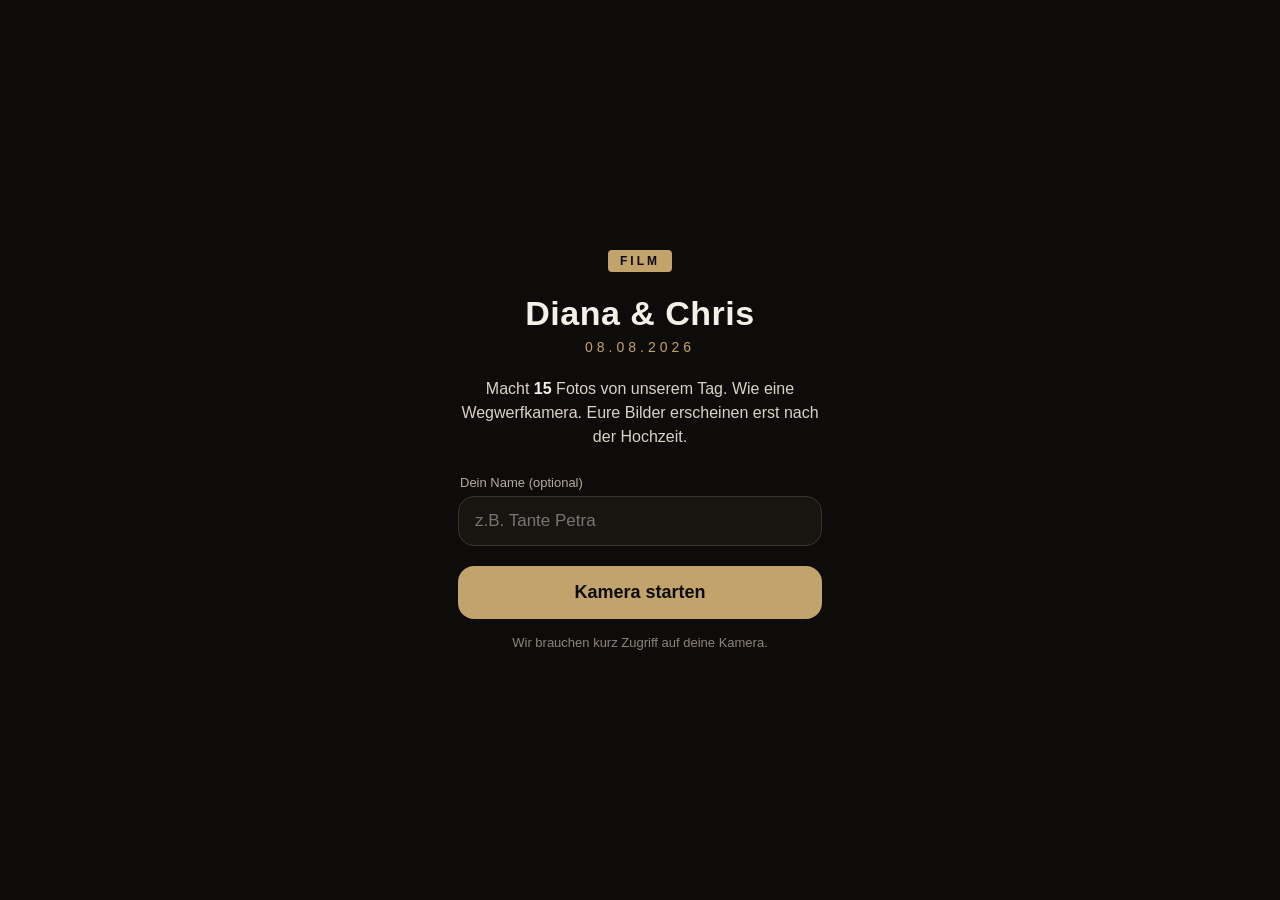
==== index.html @ f09dbfad "Hochzeits-Kamera fuer kamera.dianauchris.com Statischer Once-Klon (HTML/JS/CSS). Upload zu Supabase " ====
<!DOCTYPE html>
<html lang="de">
<head>
  <meta charset="UTF-8" />
  <meta name="viewport" content="width=device-width, initial-scale=1.0, maximum-scale=1.0, user-scalable=no, viewport-fit=cover" />
  <meta name="theme-color" content="#0e0c0a" />
  <meta name="apple-mobile-web-app-capable" content="yes" />
  <meta name="apple-mobile-web-app-status-bar-style" content="black-translucent" />
  <title>Diana & Chris, Hochzeitskamera</title>
  <link rel="stylesheet" href="styles.css" />
</head>
<body>

  <!-- ===== Startscreen ===== -->
  <section id="screen-welcome" class="screen visible">
    <div class="welcome-inner">
      <div class="film-badge">FILM</div>
      <h1 id="couple-title">Diana &amp; Chris</h1>
      <p id="date-sub">08.08.2026</p>
      <p class="lede">
        Macht <strong id="max-lede">15</strong> Fotos von unserem Tag.
        Wie eine Wegwerfkamera. Eure Bilder erscheinen erst nach der Hochzeit.
      </p>
      <label class="name-label" for="guest-name">Dein Name (optional)</label>
      <input id="guest-name" type="text" inputmode="text" autocomplete="name"
             placeholder="z.B. Tante Petra" maxlength="40" />
      <button id="btn-start" class="btn-primary">Kamera starten</button>
      <p id="welcome-error" class="hint error hidden"></p>
      <p class="hint">Wir brauchen kurz Zugriff auf deine Kamera.</p>
    </div>
  </section>

  <!-- ===== Kamera ===== -->
  <section id="screen-camera" class="screen">
    <div class="cam-topbar">
      <span id="cam-couple" class="cam-couple">Diana &amp; Chris</span>
      <span id="cam-counter" class="cam-counter">0 / 15</span>
    </div>

    <video id="video" autoplay playsinline muted></video>
    <div id="flash" class="flash"></div>

    <div class="cam-controls">
      <button id="btn-flip" class="btn-round small" aria-label="Kamera wechseln">⟲</button>
      <button id="btn-shutter" class="btn-shutter" aria-label="Foto aufnehmen"></button>
      <div class="thumb-slot"><img id="last-thumb" alt="" /></div>
    </div>

    <div id="upload-status" class="upload-status"></div>
  </section>

  <!-- ===== Film voll ===== -->
  <section id="screen-done" class="screen">
    <div class="welcome-inner">
      <div class="film-badge">FILM VOLL</div>
      <h1>Danke!</h1>
      <p class="lede">
        Du hast alle <span id="done-max">15</span> Aufnahmen gemacht.
        Eure Bilder erscheinen nach der Hochzeit.
      </p>
      <p class="hint" id="done-uploaded"></p>
    </div>
  </section>

  <canvas id="canvas" hidden></canvas>

  <!-- Fallback fuer Geraete ohne Kamera-Stream -->
  <input id="file-fallback" type="file" accept="image/*" capture="environment" hidden />

  <script src="config.js"></script>
  <script src="app.js"></script>
</body>
</html>
---- styles.css ----
:root {
  --bg: #0e0c0a;
  --paper: #f4efe7;
  --ink: #1a1714;
  --accent: #c2a36b;
  --danger: #d8694a;
  --radius: 16px;
}

* { box-sizing: border-box; -webkit-tap-highlight-color: transparent; }

html, body {
  margin: 0;
  height: 100%;
  background: var(--bg);
  color: var(--paper);
  font-family: -apple-system, BlinkMacSystemFont, "Segoe UI", Roboto, Helvetica, Arial, sans-serif;
  overscroll-behavior: none;
}

body { overflow: hidden; }

/* ===== Screens ===== */
.screen {
  position: fixed;
  inset: 0;
  display: none;
  flex-direction: column;
  align-items: center;
  justify-content: center;
}
.screen.visible { display: flex; }

/* ===== Welcome / Done ===== */
.welcome-inner {
  width: 100%;
  max-width: 420px;
  padding: 32px 28px calc(32px + env(safe-area-inset-bottom));
  text-align: center;
}

.film-badge {
  display: inline-block;
  font-size: 12px;
  letter-spacing: 3px;
  font-weight: 700;
  color: var(--bg);
  background: var(--accent);
  padding: 4px 12px;
  border-radius: 4px;
  margin-bottom: 22px;
}

h1 {
  font-size: 34px;
  margin: 0 0 6px;
  font-weight: 600;
  letter-spacing: 0.5px;
}

#date-sub, .cam-couple {
  color: var(--accent);
  letter-spacing: 4px;
  font-size: 14px;
  margin: 0 0 22px;
}

.lede { font-size: 16px; line-height: 1.5; color: #d9d2c6; margin: 0 0 26px; }
.lede strong { color: var(--paper); }

.name-label {
  display: block;
  text-align: left;
  font-size: 13px;
  color: #b3aa9b;
  margin: 0 0 6px 2px;
}

#guest-name {
  width: 100%;
  padding: 14px 16px;
  font-size: 17px;
  border: 1px solid #3a342c;
  background: #181511;
  color: var(--paper);
  border-radius: var(--radius);
  margin-bottom: 20px;
  outline: none;
}
#guest-name:focus { border-color: var(--accent); }

.btn-primary {
  width: 100%;
  padding: 16px;
  font-size: 18px;
  font-weight: 600;
  color: var(--bg);
  background: var(--accent);
  border: none;
  border-radius: var(--radius);
  cursor: pointer;
}
.btn-primary:active { transform: scale(0.98); }

.hint { font-size: 13px; color: #8c8479; margin: 16px 0 0; }
.hint.error { color: var(--danger); }
.hidden { display: none; }

/* ===== Camera ===== */
#screen-camera { background: #000; }

#video {
  position: absolute;
  inset: 0;
  width: 100%;
  height: 100%;
  object-fit: cover;
}

.cam-topbar {
  position: absolute;
  top: 0; left: 0; right: 0;
  z-index: 3;
  display: flex;
  justify-content: space-between;
  align-items: center;
  padding: calc(14px + env(safe-area-inset-top)) 20px 14px;
  background: linear-gradient(180deg, rgba(0,0,0,0.55), rgba(0,0,0,0));
}
.cam-couple { margin: 0; font-size: 13px; }
.cam-counter {
  font-variant-numeric: tabular-nums;
  font-weight: 700;
  font-size: 16px;
  background: rgba(0,0,0,0.45);
  padding: 5px 12px;
  border-radius: 20px;
}

.flash {
  position: absolute;
  inset: 0;
  background: #fff;
  opacity: 0;
  pointer-events: none;
  z-index: 4;
}
.flash.fire { animation: flash 0.32s ease-out; }
@keyframes flash {
  0% { opacity: 0.9; }
  100% { opacity: 0; }
}

.cam-controls {
  position: absolute;
  left: 0; right: 0;
  bottom: calc(28px + env(safe-area-inset-bottom));
  z-index: 3;
  display: grid;
  grid-template-columns: 1fr auto 1fr;
  align-items: center;
  padding: 0 32px;
}

.btn-shutter {
  justify-self: center;
  width: 78px;
  height: 78px;
  border-radius: 50%;
  background: #fff;
  border: 5px solid rgba(255,255,255,0.45);
  box-shadow: 0 0 0 2px rgba(0,0,0,0.25);
  cursor: pointer;
}
.btn-shutter:active { transform: scale(0.92); }
.btn-shutter:disabled { opacity: 0.4; }

.btn-round {
  width: 52px;
  height: 52px;
  border-radius: 50%;
  border: none;
  background: rgba(0,0,0,0.45);
  color: #fff;
  font-size: 24px;
  cursor: pointer;
}
.btn-round.small { justify-self: start; }

.thumb-slot {
  justify-self: end;
  width: 52px;
  height: 52px;
  border-radius: 10px;
  overflow: hidden;
  border: 2px solid rgba(255,255,255,0.5);
  background: rgba(255,255,255,0.08);
}
.thumb-slot img { width: 100%; height: 100%; object-fit: cover; display: none; }
.thumb-slot img.show { display: block; }

.upload-status {
  position: absolute;
  bottom: calc(118px + env(safe-area-inset-bottom));
  left: 0; right: 0;
  z-index: 3;
  text-align: center;
  font-size: 13px;
  color: #e7e0d4;
  min-height: 18px;
  text-shadow: 0 1px 4px rgba(0,0,0,0.8);
}
.upload-status .err { color: var(--danger); }
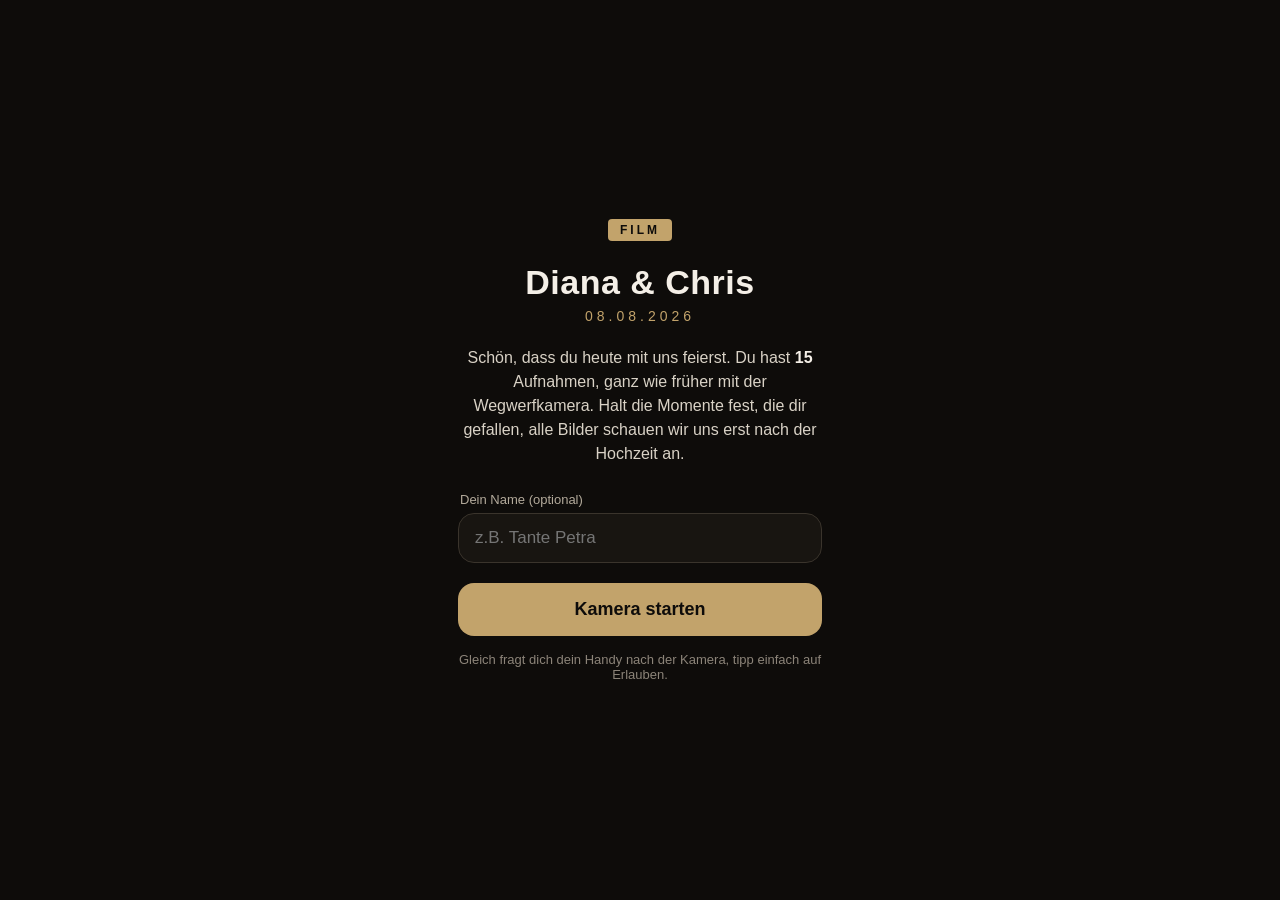
==== commit 17068d21: "Diana-Feedback: Zaehler zaehlt verbleibende Fotos runter + waermerer Text Co-Authored-By: Claude Opu" ====
--- a/index.html
+++ b/index.html
@@ -18,15 +18,16 @@
       <h1 id="couple-title">Diana &amp; Chris</h1>
       <p id="date-sub">08.08.2026</p>
       <p class="lede">
-        Macht <strong id="max-lede">15</strong> Fotos von unserem Tag.
-        Wie eine Wegwerfkamera. Eure Bilder erscheinen erst nach der Hochzeit.
+        Schön, dass du heute mit uns feierst. Du hast <strong id="max-lede">15</strong>
+        Aufnahmen, ganz wie früher mit der Wegwerfkamera. Halt die Momente fest,
+        die dir gefallen, alle Bilder schauen wir uns erst nach der Hochzeit an.
       </p>
       <label class="name-label" for="guest-name">Dein Name (optional)</label>
       <input id="guest-name" type="text" inputmode="text" autocomplete="name"
              placeholder="z.B. Tante Petra" maxlength="40" />
       <button id="btn-start" class="btn-primary">Kamera starten</button>
       <p id="welcome-error" class="hint error hidden"></p>
-      <p class="hint">Wir brauchen kurz Zugriff auf deine Kamera.</p>
+      <p class="hint">Gleich fragt dich dein Handy nach der Kamera, tipp einfach auf Erlauben.</p>
     </div>
   </section>
 
@@ -34,7 +35,7 @@
   <section id="screen-camera" class="screen">
     <div class="cam-topbar">
       <span id="cam-couple" class="cam-couple">Diana &amp; Chris</span>
-      <span id="cam-counter" class="cam-counter">0 / 15</span>
+      <span id="cam-counter" class="cam-counter">Noch 15</span>
     </div>
 
     <video id="video" autoplay playsinline muted></video>
@@ -43,7 +44,10 @@
     <div class="cam-controls">
       <button id="btn-flip" class="btn-round small" aria-label="Kamera wechseln">⟲</button>
       <button id="btn-shutter" class="btn-shutter" aria-label="Foto aufnehmen"></button>
-      <div class="thumb-slot"><img id="last-thumb" alt="" /></div>
+      <div class="thumb-slot">
+        <img id="last-thumb" alt="" />
+        <span id="frames-left" class="frames-left"><b id="frames-left-num">15</b><i>übrig</i></span>
+      </div>
     </div>
 
     <div id="upload-status" class="upload-status"></div>
@@ -55,8 +59,9 @@
       <div class="film-badge">FILM VOLL</div>
       <h1>Danke!</h1>
       <p class="lede">
-        Du hast alle <span id="done-max">15</span> Aufnahmen gemacht.
-        Eure Bilder erscheinen nach der Hochzeit.
+        Danke, dass du für uns auf den Auslöser gedrückt hast. Deine
+        <span id="done-max">15</span> Aufnahmen sind bei uns. Wir freuen uns riesig,
+        sie nach der Hochzeit mit dir anzuschauen.
       </p>
       <p class="hint" id="done-uploaded"></p>
     </div>
--- a/styles.css
+++ b/styles.css
@@ -188,16 +188,37 @@
 .btn-round.small { justify-self: start; }
 
 .thumb-slot {
+  position: relative;
   justify-self: end;
-  width: 52px;
-  height: 52px;
-  border-radius: 10px;
+  width: 56px;
+  height: 56px;
+  border-radius: 50%;
   overflow: hidden;
-  border: 2px solid rgba(255,255,255,0.5);
-  background: rgba(255,255,255,0.08);
+  border: 2px solid rgba(255,255,255,0.55);
+  background: rgba(0,0,0,0.45);
 }
 .thumb-slot img { width: 100%; height: 100%; object-fit: cover; display: none; }
 .thumb-slot img.show { display: block; }
+
+.frames-left {
+  position: absolute;
+  inset: 0;
+  display: flex;
+  flex-direction: column;
+  align-items: center;
+  justify-content: center;
+  line-height: 1;
+  text-shadow: 0 1px 4px rgba(0,0,0,0.8);
+}
+.frames-left b { font-size: 22px; font-weight: 700; font-variant-numeric: tabular-nums; }
+.frames-left i {
+  font-size: 8px;
+  font-style: normal;
+  letter-spacing: 1px;
+  text-transform: uppercase;
+  color: #e7e0d4;
+  margin-top: 1px;
+}
 
 .upload-status {
   position: absolute;
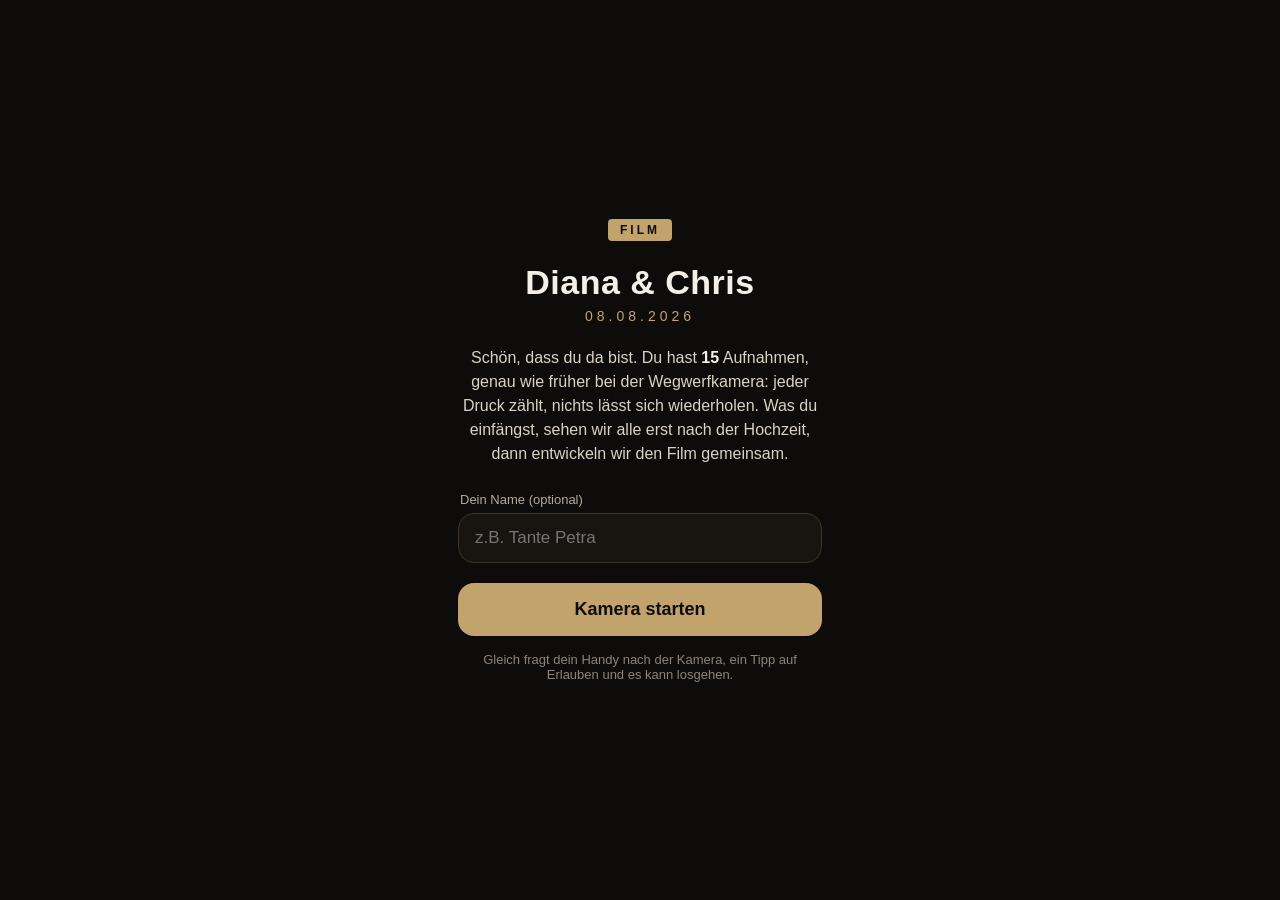
==== commit f2736e2d: "Finaler Gaeste-Text (warm, analoges Versprechen, gemeinsame Enthuellung) Co-Authored-By: Claude Opus" ====
--- a/index.html
+++ b/index.html
@@ -18,16 +18,17 @@
       <h1 id="couple-title">Diana &amp; Chris</h1>
       <p id="date-sub">08.08.2026</p>
       <p class="lede">
-        Schön, dass du heute mit uns feierst. Du hast <strong id="max-lede">15</strong>
-        Aufnahmen, ganz wie früher mit der Wegwerfkamera. Halt die Momente fest,
-        die dir gefallen, alle Bilder schauen wir uns erst nach der Hochzeit an.
+        Schön, dass du da bist. Du hast <strong id="max-lede">15</strong> Aufnahmen,
+        genau wie früher bei der Wegwerfkamera: jeder Druck zählt, nichts lässt sich
+        wiederholen. Was du einfängst, sehen wir alle erst nach der Hochzeit, dann
+        entwickeln wir den Film gemeinsam.
       </p>
       <label class="name-label" for="guest-name">Dein Name (optional)</label>
       <input id="guest-name" type="text" inputmode="text" autocomplete="name"
              placeholder="z.B. Tante Petra" maxlength="40" />
       <button id="btn-start" class="btn-primary">Kamera starten</button>
       <p id="welcome-error" class="hint error hidden"></p>
-      <p class="hint">Gleich fragt dich dein Handy nach der Kamera, tipp einfach auf Erlauben.</p>
+      <p class="hint">Gleich fragt dein Handy nach der Kamera, ein Tipp auf Erlauben und es kann losgehen.</p>
     </div>
   </section>
 
@@ -59,9 +60,9 @@
       <div class="film-badge">FILM VOLL</div>
       <h1>Danke!</h1>
       <p class="lede">
-        Danke, dass du für uns auf den Auslöser gedrückt hast. Deine
-        <span id="done-max">15</span> Aufnahmen sind bei uns. Wir freuen uns riesig,
-        sie nach der Hochzeit mit dir anzuschauen.
+        Das war's, deine <span id="done-max">15</span> Aufnahmen sind im Kasten und
+        bleiben bis nach der Feier ein Geheimnis. Danke, dass du unseren Tag durch
+        deine Augen festgehalten hast, wir freuen uns riesig auf die Enthüllung.
       </p>
       <p class="hint" id="done-uploaded"></p>
     </div>
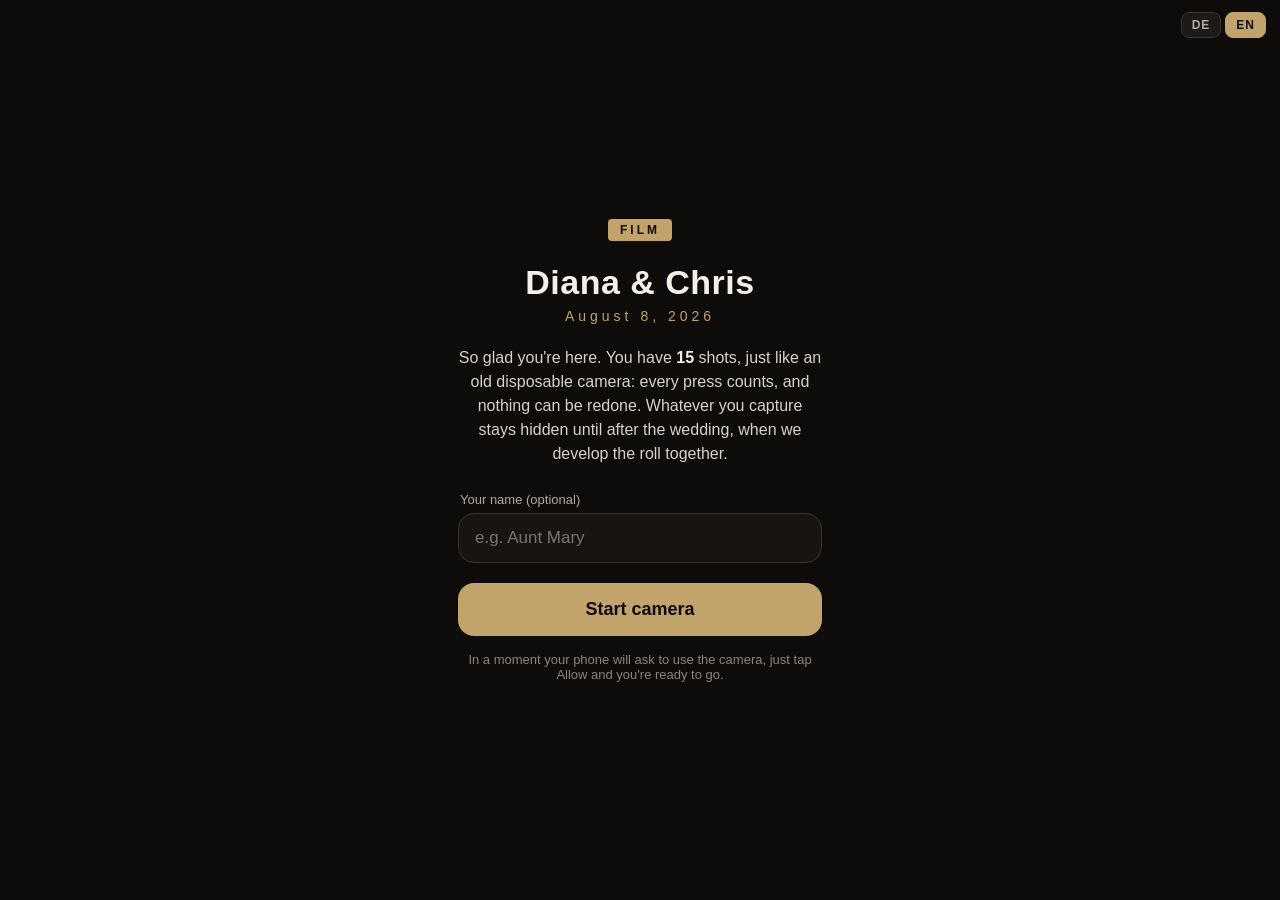
==== commit 11edd9e0: "Zweisprachig DE/EN: Auto-Erkennung der Handy-Sprache + Umschalter Co-Authored-By: Claude Opus 4.8 <n" ====
--- a/index.html
+++ b/index.html
@@ -13,22 +13,26 @@
 
   <!-- ===== Startscreen ===== -->
   <section id="screen-welcome" class="screen visible">
+    <div class="lang-toggle" id="lang-toggle">
+      <button type="button" data-lang="de">DE</button>
+      <button type="button" data-lang="en">EN</button>
+    </div>
     <div class="welcome-inner">
       <div class="film-badge">FILM</div>
       <h1 id="couple-title">Diana &amp; Chris</h1>
       <p id="date-sub">08.08.2026</p>
-      <p class="lede">
-        Schön, dass du da bist. Du hast <strong id="max-lede">15</strong> Aufnahmen,
+      <p class="lede" id="welcome-lede">
+        Schön, dass du da bist. Du hast <strong>15</strong> Aufnahmen,
         genau wie früher bei der Wegwerfkamera: jeder Druck zählt, nichts lässt sich
         wiederholen. Was du einfängst, sehen wir alle erst nach der Hochzeit, dann
         entwickeln wir den Film gemeinsam.
       </p>
-      <label class="name-label" for="guest-name">Dein Name (optional)</label>
+      <label class="name-label" id="name-label" for="guest-name">Dein Name (optional)</label>
       <input id="guest-name" type="text" inputmode="text" autocomplete="name"
              placeholder="z.B. Tante Petra" maxlength="40" />
       <button id="btn-start" class="btn-primary">Kamera starten</button>
       <p id="welcome-error" class="hint error hidden"></p>
-      <p class="hint">Gleich fragt dein Handy nach der Kamera, ein Tipp auf Erlauben und es kann losgehen.</p>
+      <p class="hint" id="welcome-hint">Gleich fragt dein Handy nach der Kamera, ein Tipp auf Erlauben und es kann losgehen.</p>
     </div>
   </section>
 
@@ -47,7 +51,7 @@
       <button id="btn-shutter" class="btn-shutter" aria-label="Foto aufnehmen"></button>
       <div class="thumb-slot">
         <img id="last-thumb" alt="" />
-        <span id="frames-left" class="frames-left"><b id="frames-left-num">15</b><i>übrig</i></span>
+        <span id="frames-left" class="frames-left"><b id="frames-left-num">15</b><i id="frames-left-label">übrig</i></span>
       </div>
     </div>
 
@@ -57,10 +61,10 @@
   <!-- ===== Film voll ===== -->
   <section id="screen-done" class="screen">
     <div class="welcome-inner">
-      <div class="film-badge">FILM VOLL</div>
-      <h1>Danke!</h1>
-      <p class="lede">
-        Das war's, deine <span id="done-max">15</span> Aufnahmen sind im Kasten und
+      <div class="film-badge" id="done-badge">FILM VOLL</div>
+      <h1 id="done-title">Danke!</h1>
+      <p class="lede" id="done-lede">
+        Das war's, deine <span>15</span> Aufnahmen sind im Kasten und
         bleiben bis nach der Feier ein Geheimnis. Danke, dass du unseren Tag durch
         deine Augen festgehalten hast, wir freuen uns riesig auf die Enthüllung.
       </p>
--- a/styles.css
+++ b/styles.css
@@ -106,6 +106,32 @@
 .hint.error { color: var(--danger); }
 .hidden { display: none; }
 
+/* ===== Sprach-Umschalter ===== */
+.lang-toggle {
+  position: absolute;
+  top: calc(12px + env(safe-area-inset-top));
+  right: 14px;
+  display: flex;
+  gap: 4px;
+  z-index: 5;
+}
+.lang-toggle button {
+  background: rgba(255,255,255,0.06);
+  color: #b3aa9b;
+  border: 1px solid #3a342c;
+  border-radius: 8px;
+  padding: 5px 10px;
+  font-size: 12px;
+  font-weight: 700;
+  letter-spacing: 1px;
+  cursor: pointer;
+}
+.lang-toggle button.active {
+  background: var(--accent);
+  color: var(--bg);
+  border-color: var(--accent);
+}
+
 /* ===== Camera ===== */
 #screen-camera { background: #000; }
 
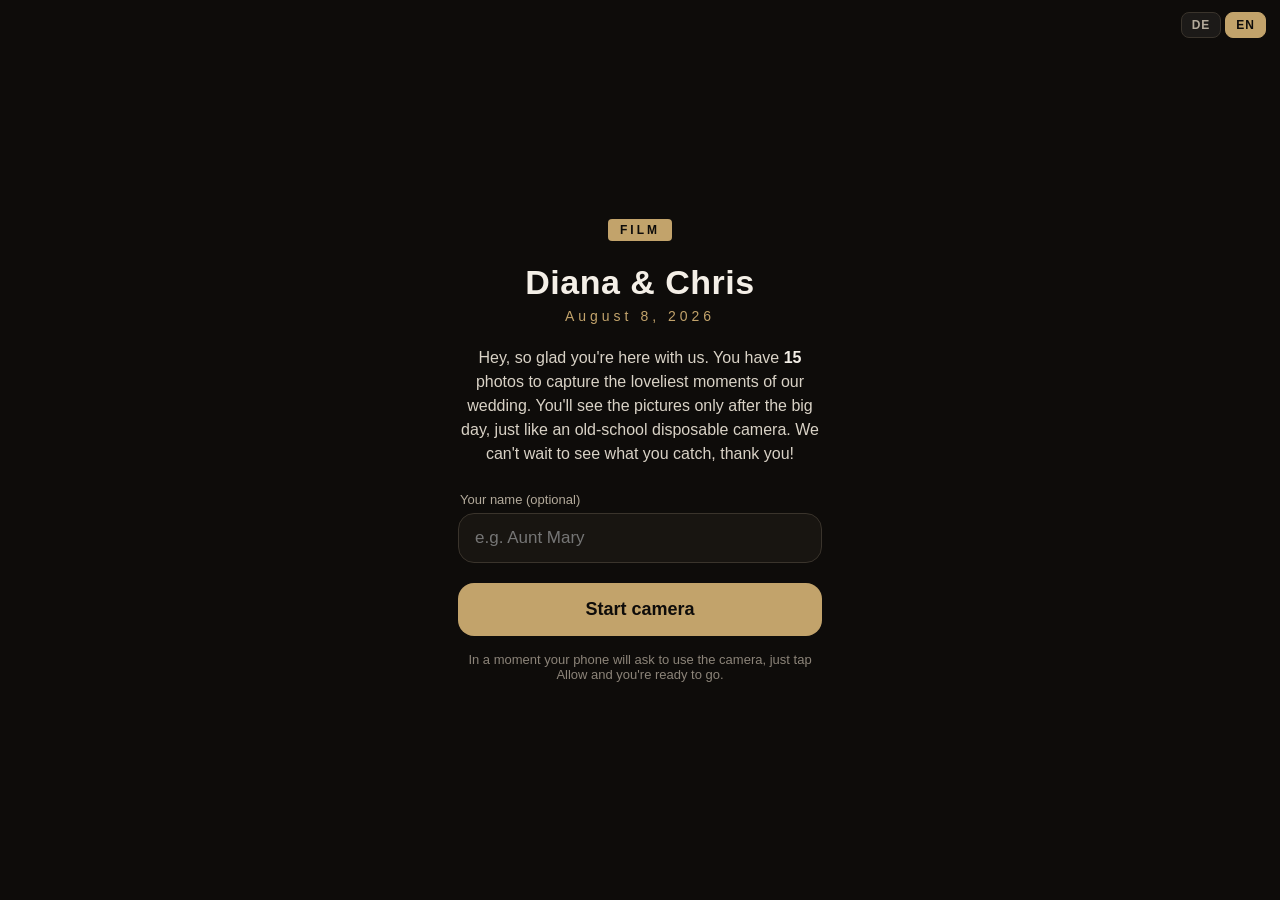
==== commit e7f88585: "Welcome-Text nach Dianas Vorgabe (DE/EN) Co-Authored-By: Claude Opus 4.8 <noreply@anthropic.com>" ====
--- a/index.html
+++ b/index.html
@@ -22,10 +22,10 @@
       <h1 id="couple-title">Diana &amp; Chris</h1>
       <p id="date-sub">08.08.2026</p>
       <p class="lede" id="welcome-lede">
-        Schön, dass du da bist. Du hast <strong>15</strong> Aufnahmen,
-        genau wie früher bei der Wegwerfkamera: jeder Druck zählt, nichts lässt sich
-        wiederholen. Was du einfängst, sehen wir alle erst nach der Hochzeit, dann
-        entwickeln wir den Film gemeinsam.
+        Hey, schön dass du dabei bist. Du hast <strong>15</strong> Fotos, um die
+        schönsten Momente unserer Hochzeit festzuhalten. Die Bilder gibt es erst
+        nach dem großen Tag, ganz wie früher bei der Einwegkamera. Wir freuen uns
+        riesig auf das, was du einfängst, danke dir!
       </p>
       <label class="name-label" id="name-label" for="guest-name">Dein Name (optional)</label>
       <input id="guest-name" type="text" inputmode="text" autocomplete="name"
